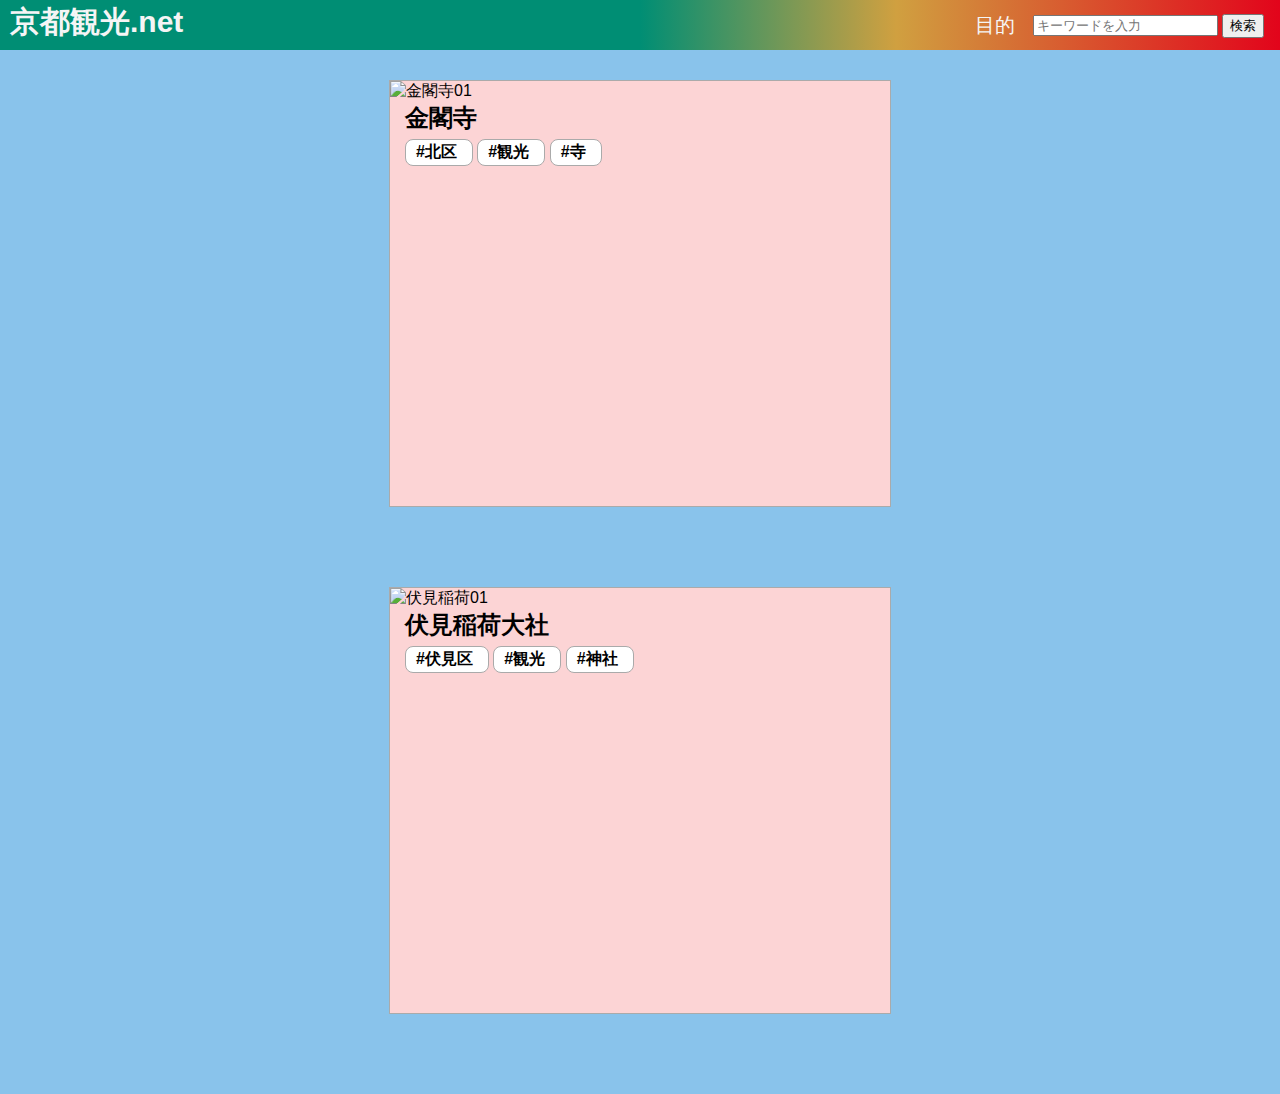
==== index.html @ 89d10ab8 "Rename kyoto.html to index.html" ====
<!DOCTYPE html>
<html lang="ja">

<head>
    <meta charset="UTF-8">
    <meta name="viewport" content="width=device-width, initial-scale=1.0">
    <link rel="stylesheet" href="kyoto.css">
    <title>京都観光.net</title>
</head>

<body>
    <header>
        <div class="header-list">
            <h1 class="header-logo">京都観光.net</h1>
            <div class="search-window">
                <input type="search" name="search" placeholder="キーワードを入力">
                <input type="submit" name="submit" value="検索">
            </div>
            <ul class="tagBar">
                <div><span>目的</span></div>
                <li>食</li>
                <li>観光</li>
                <li>宿泊</li>
            </ul>
        </div>
    </header>
    <div class="content-wrapper">
        <a href="#">
            <div class="content">
                <img class="main-image"
                    src="file:///C:/Users/happy/OneDrive/%E3%83%87%E3%82%B9%E3%82%AF%E3%83%88%E3%83%83%E3%83%97/kyoto/images/content_kinkaku_img01.png"
                    alt="金閣寺01">
                <h2 class="content-name">金閣寺</h2>
            </div>
        </a>
        <div class="contentTag">
            <a href="#" class="tag-location">#北区</a>
            <a href="#" class="tag-purpose">#観光</a>
            <a href="#" class="tag-building"> #寺</a>
        </div>
    </div>
    <div class="content-wrapper">
        <a href="#">
            <div class="content">
                <img class="main-image"
                    src="file:///C:/Users/happy/OneDrive/%E3%83%87%E3%82%B9%E3%82%AF%E3%83%88%E3%83%83%E3%83%97/kyoto/images/content_fuinari_img01.png"
                    alt="伏見稲荷01">
                <h2 class="content-name">伏見稲荷大社</h2>
            </div>
        </a>
        <div class="contentTag">
            <a href="#" class="tag-location">#伏見区</a>
            <a href="#" class="tag-purpose">#観光</a>
            <a href="#" class="tag-building">#神社</a>
        </div>
    </div>
</body>

</html>
---- kyoto.css ----
* {
    margin: 0;
    font-family: "Hiragino Kaku Gothic ProN", sans-serif;
}

ul {
    list-style: none;
}

body {
  background-color: #89c3eb;　/*勿忘草色*/
}

header {
    color: whitesmoke;
    height: 50px;
    width: 100%;
    background:linear-gradient(90deg,#008E74 0%, #008E74 50%,#D0A040 70%,#e2041b 100%); /*孔雀緑　黄朽葉　猩々緋*/
    /*border-bottom: solid 2px;*/
    position: fixed;
    top: 0;
    z-index: 10;
}

.header-logo {
    position: absolute;
    top: 2px;
    padding: 0 10px;
    width: 200px;
    font-size: 30px;
}

.search-window {
    position: absolute;
    right: 16px;
    line-height: 50px;
}

header ul {
    position: absolute;
    right: 250px;
    font-size: 20px;
    width: 60px;
} 

ul.tagBar div{
  padding-left: 5px;
}

ul.tagBar div:hover {
  
}

ul.tagBar span {
  line-height: 50px;
}

header li {
    display: none;
    background-color: #008E74;
    padding-left: 5px;
    border-bottom: solid 1px #D0A040;
}

.content-wrapper {
  background: #FCD4D5; /*一斤染*/
  width: 500px;
  height: 425px;
  margin: 80px auto;
  border: solid 1px #AAAAAA;
  */border-radius: 15px;*/
  z-index: 3;
}

.content-wrapper .main-image {
  width: 100%;
  object-fit: cover; /* この一行を追加するだけ！ */
}

.content-wrapper:hover{
    box-shadow: 5px 5px 20px -5px;
}

.content-wrapper a {
  text-decoration: none;
  color: black;
}

.content-name {
  margin-left: 15px;
}

.contentTag{
  float: left;
  margin: 5px 0 0 15px;
}

.contentTag a {
  padding: 2px 15px 2px 10px;
  color: black;
  font-weight: bold;
  background-color: white;
  display: inline-block;
  border: solid 1px #AAAAAA;
  border-radius: 8px;
}
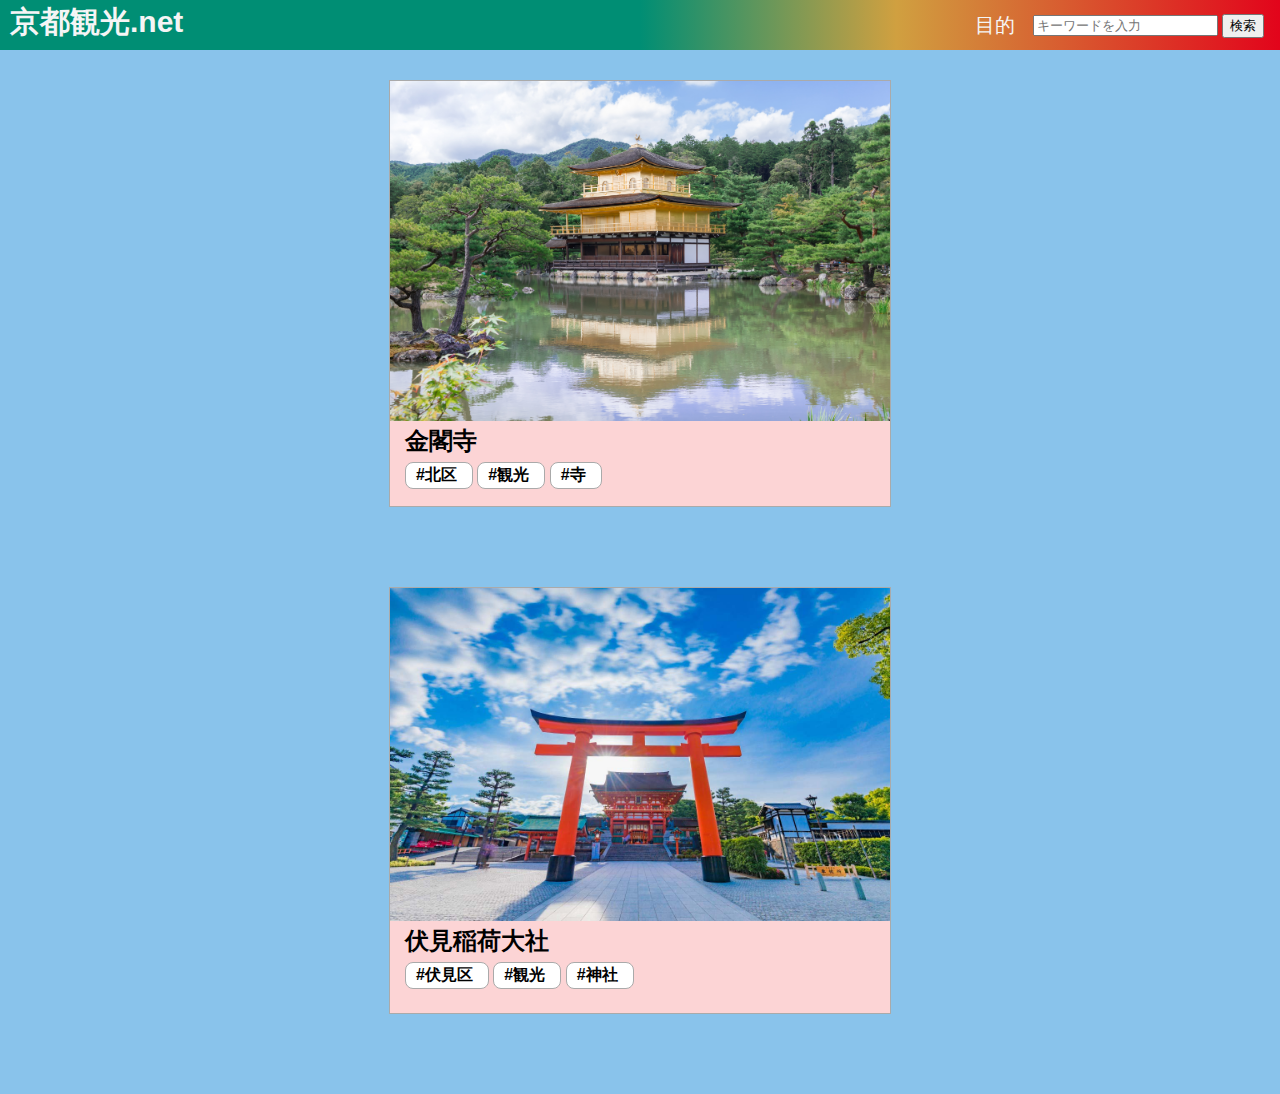
==== commit 152f250f: "Update index.html" ====
--- a/index.html
+++ b/index.html
@@ -28,7 +28,7 @@
         <a href="#">
             <div class="content">
                 <img class="main-image"
-                    src="file:///C:/Users/happy/OneDrive/%E3%83%87%E3%82%B9%E3%82%AF%E3%83%88%E3%83%83%E3%83%97/kyoto/images/content_kinkaku_img01.png"
+                    src="./images/content_kinkaku_img01.png"
                     alt="金閣寺01">
                 <h2 class="content-name">金閣寺</h2>
             </div>
@@ -43,7 +43,7 @@
         <a href="#">
             <div class="content">
                 <img class="main-image"
-                    src="file:///C:/Users/happy/OneDrive/%E3%83%87%E3%82%B9%E3%82%AF%E3%83%88%E3%83%83%E3%83%97/kyoto/images/content_fuinari_img01.png"
+                    src="./images/content_fuinari_img01.png"
                     alt="伏見稲荷01">
                 <h2 class="content-name">伏見稲荷大社</h2>
             </div>
